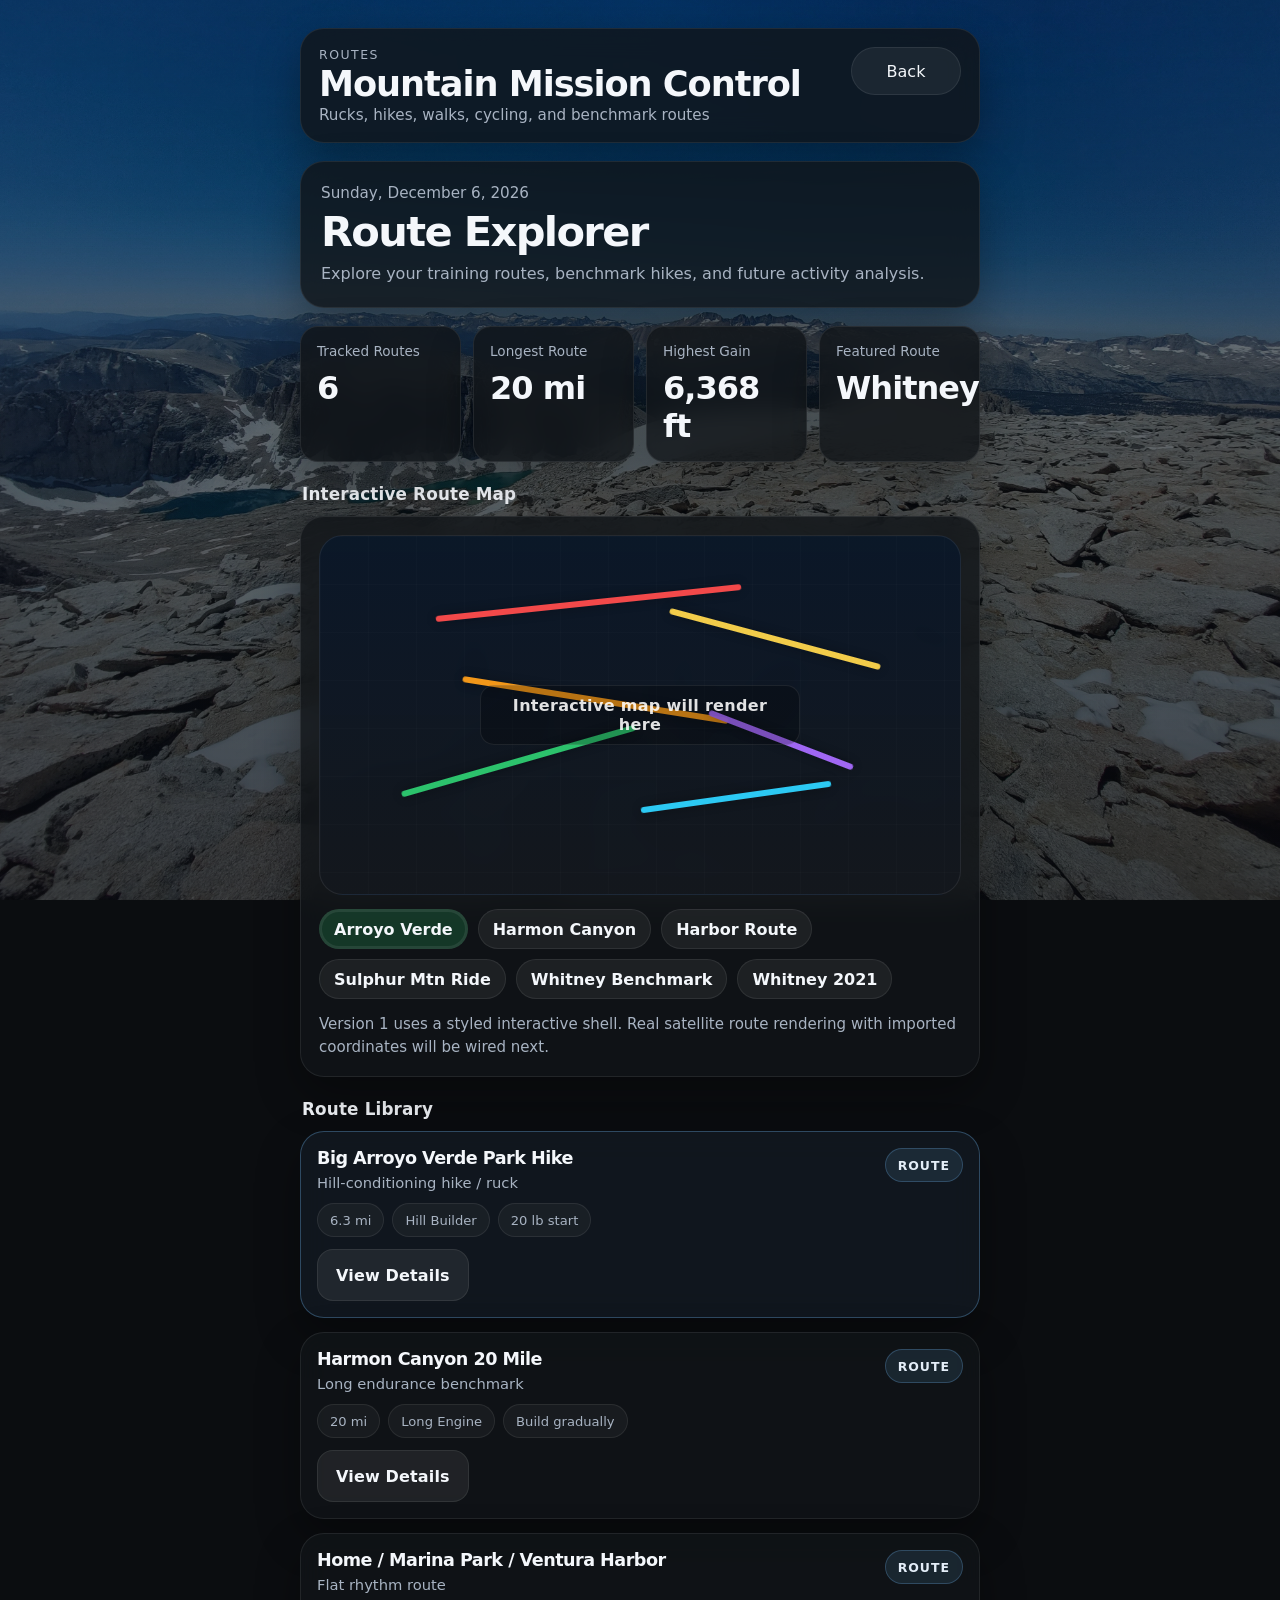
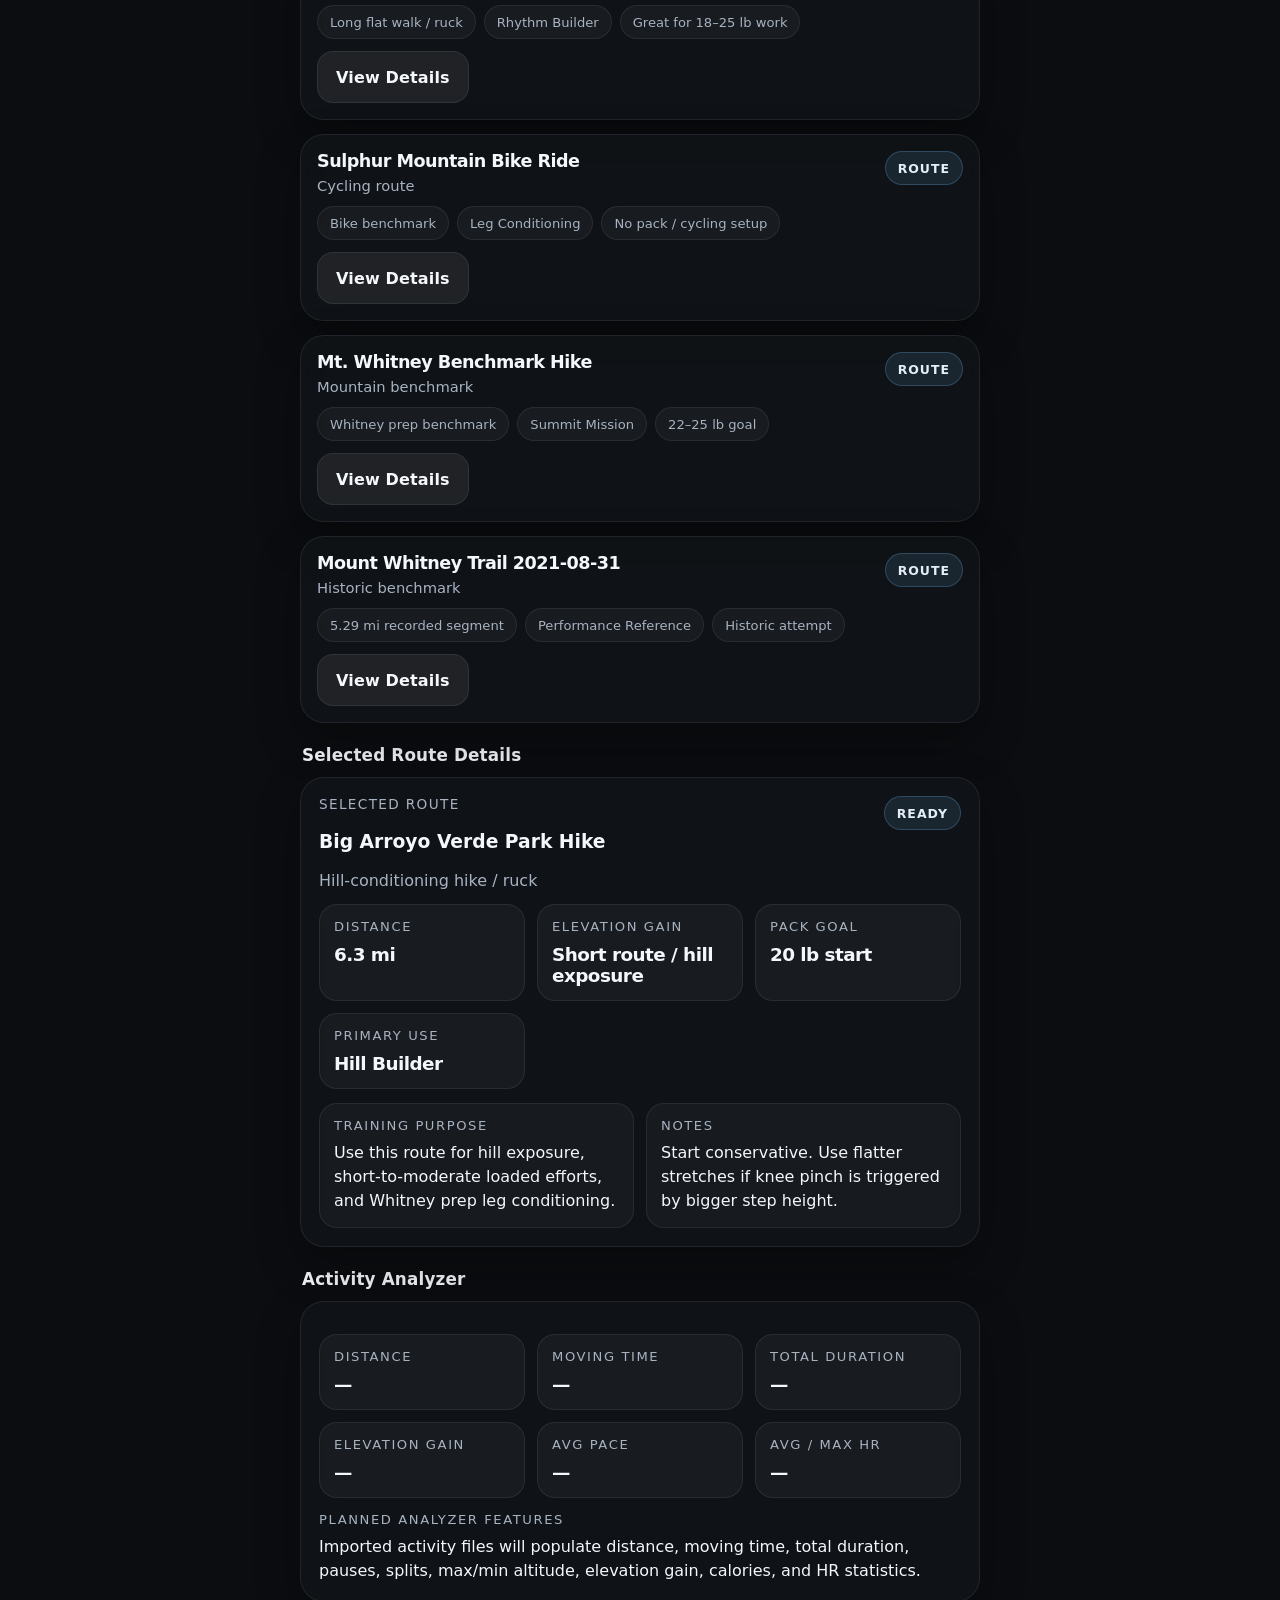
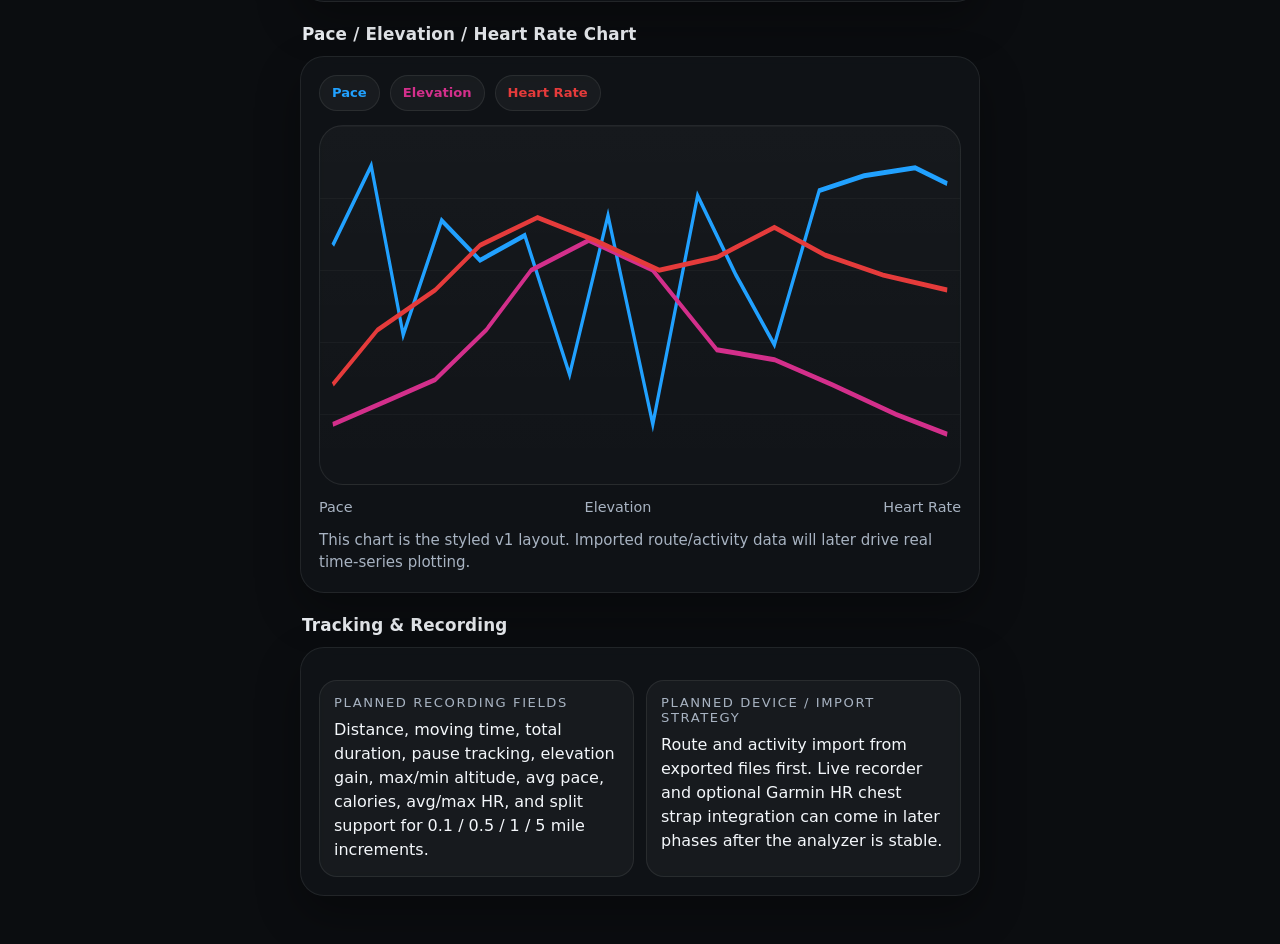
==== routes.html @ 59135495 "Added 'Routes' files" ====
<!DOCTYPE html>
<html lang="en">
<head>
  <meta charset="UTF-8" />
  <meta
    name="viewport"
    content="width=device-width, initial-scale=1.0, viewport-fit=cover"
  />
  <title>Routes | Adrian AlphaMale Transformation</title>
  <meta name="theme-color" content="#111317" />
  <link rel="stylesheet" href="assets/css/styles.css" />
</head>
<body>
  <div class="app-shell routes-shell">
    <div class="bg-base routes-bg-base"></div>
    <div class="bg-image routes-bg-image" aria-hidden="true"></div>
    <div class="bg-overlay routes-bg-overlay"></div>

    <main class="page">
      <header class="topbar glass">
        <div class="brand-block">
          <p class="eyebrow">Routes</p>
          <h1>Mountain Mission Control</h1>
          <p class="subtext">Rucks, hikes, walks, cycling, and benchmark routes</p>
        </div>

        <a class="icon-btn nav-link-btn" href="index.html">Back</a>
      </header>

      <section class="hero glass">
        <div class="hero-copy">
          <p class="hero-date" id="routesDate">Loading date...</p>
          <h2>Route Explorer</h2>
          <p class="hero-subtitle">
            Explore your training routes, benchmark hikes, and future activity analysis.
          </p>
        </div>
      </section>

      <section class="routes-summary-grid">
        <article class="stat-card glass">
          <p class="stat-label">Tracked Routes</p>
          <p class="stat-value" id="routeCount">6</p>
        </article>

        <article class="stat-card glass">
          <p class="stat-label">Longest Route</p>
          <p class="stat-value" id="longestRoute">20 mi</p>
        </article>

        <article class="stat-card glass">
          <p class="stat-label">Highest Gain</p>
          <p class="stat-value" id="highestGain">6,368 ft</p>
        </article>

        <article class="stat-card glass">
          <p class="stat-label">Featured Route</p>
          <p class="stat-value" id="featuredRoute">Whitney</p>
        </article>
      </section>

      <section class="section-header">
        <h3>Interactive Route Map</h3>
      </section>

      <section class="glass routes-map-shell">
        <div class="map-stage">
          <div class="map-placeholder">
            <div class="map-overlay-grid"></div>

            <div class="route-line route-line-green"></div>
            <div class="route-line route-line-orange"></div>
            <div class="route-line route-line-cyan"></div>
            <div class="route-line route-line-yellow"></div>
            <div class="route-line route-line-red"></div>
            <div class="route-line route-line-purple"></div>

            <div class="map-center-label">Interactive map will render here</div>
          </div>
        </div>

        <div class="routes-legend">
          <button class="legend-pill legend-green active" data-route="arroyo">Arroyo Verde</button>
          <button class="legend-pill legend-orange" data-route="harmon">Harmon Canyon</button>
          <button class="legend-pill legend-cyan" data-route="harbor">Harbor Route</button>
          <button class="legend-pill legend-yellow" data-route="sulphur">Sulphur Mtn Ride</button>
          <button class="legend-pill legend-red" data-route="whitney">Whitney Benchmark</button>
          <button class="legend-pill legend-purple" data-route="whitney2021">Whitney 2021</button>
        </div>

        <p class="routes-map-note">
          Version 1 uses a styled interactive shell. Real satellite route rendering with imported coordinates will be wired next.
        </p>
      </section>

      <section class="section-header">
        <h3>Route Library</h3>
      </section>

      <section class="routes-library" id="routesLibrary"></section>

      <section class="section-header">
        <h3>Selected Route Details</h3>
      </section>

      <section class="glass route-detail-panel" id="routeDetailPanel">
        <div class="route-detail-top">
          <div>
            <p class="focus-label">Selected Route</p>
            <h3 id="routeDetailName">Big Arroyo Verde Park Hike</h3>
            <p class="route-detail-sub" id="routeDetailType">Hill-conditioning hike / ruck route</p>
          </div>

          <span class="status-badge planned" id="routeDetailStatus">Ready</span>
        </div>

        <div class="route-detail-grid">
          <article class="detail-metric">
            <p class="detail-label">Distance</p>
            <p class="detail-value" id="routeDistance">6.3 mi</p>
          </article>

          <article class="detail-metric">
            <p class="detail-label">Elevation Gain</p>
            <p class="detail-value" id="routeElevation">—</p>
          </article>

          <article class="detail-metric">
            <p class="detail-label">Pack Goal</p>
            <p class="detail-value" id="routePack">20 lb start</p>
          </article>

          <article class="detail-metric">
            <p class="detail-label">Primary Use</p>
            <p class="detail-value" id="routeUse">Hill Builder</p>
          </article>
        </div>

        <div class="route-detail-blocks">
          <div class="calendar-detail-block">
            <p class="calendar-detail-label">Training Purpose</p>
            <p class="calendar-detail-text" id="routePurpose">
              Use this route for hill exposure, short-to-moderate loaded efforts, and Whitney prep leg conditioning.
            </p>
          </div>

          <div class="calendar-detail-block">
            <p class="calendar-detail-label">Notes</p>
            <p class="calendar-detail-text" id="routeNotes">
              Start conservative. Use flatter stretches if knee pinch is triggered by bigger step height.
            </p>
          </div>
        </div>
      </section>

      <section class="section-header">
        <h3>Activity Analyzer</h3>
      </section>

      <section class="glass analyzer-shell">
        <div class="analyzer-summary-grid">
          <article class="detail-metric">
            <p class="detail-label">Distance</p>
            <p class="detail-value">—</p>
          </article>

          <article class="detail-metric">
            <p class="detail-label">Moving Time</p>
            <p class="detail-value">—</p>
          </article>

          <article class="detail-metric">
            <p class="detail-label">Total Duration</p>
            <p class="detail-value">—</p>
          </article>

          <article class="detail-metric">
            <p class="detail-label">Elevation Gain</p>
            <p class="detail-value">—</p>
          </article>

          <article class="detail-metric">
            <p class="detail-label">Avg Pace</p>
            <p class="detail-value">—</p>
          </article>

          <article class="detail-metric">
            <p class="detail-label">Avg / Max HR</p>
            <p class="detail-value">—</p>
          </article>
        </div>

        <div class="analyzer-note-block">
          <p class="calendar-detail-label">Planned Analyzer Features</p>
          <p class="calendar-detail-text">
            Imported activity files will populate distance, moving time, total duration, pauses, splits,
            max/min altitude, elevation gain, calories, and HR statistics.
          </p>
        </div>
      </section>

      <section class="section-header">
        <h3>Pace / Elevation / Heart Rate Chart</h3>
      </section>

      <section class="glass chart-shell">
        <div class="chart-legend">
          <span class="chart-pill pace">Pace</span>
          <span class="chart-pill elevation">Elevation</span>
          <span class="chart-pill heart">Heart Rate</span>
        </div>

        <div class="chart-stage">
          <div class="chart-grid-lines"></div>

          <svg class="chart-svg" viewBox="0 0 1000 360" preserveAspectRatio="none" aria-hidden="true">
            <polyline
              fill="none"
              stroke="#21a1ff"
              stroke-width="5"
              points="20,120 80,40 130,210 190,95 250,135 320,110 390,250 450,90 520,300 590,70 650,150 710,220 780,65 850,50 930,42 980,58"
            />
            <polyline
              fill="none"
              stroke="#d32f8b"
              stroke-width="5"
              points="20,300 110,275 180,255 260,205 330,145 420,115 520,145 620,225 710,235 800,260 900,290 980,310"
            />
            <polyline
              fill="none"
              stroke="#e53b3b"
              stroke-width="5"
              points="20,260 90,205 180,165 250,120 340,92 430,115 530,145 620,132 710,102 790,130 880,150 980,165"
            />
          </svg>
        </div>

        <div class="chart-label-row">
          <span>Pace</span>
          <span>Elevation</span>
          <span>Heart Rate</span>
        </div>

        <p class="routes-map-note">
          This chart is the styled v1 layout. Imported route/activity data will later drive real time-series plotting.
        </p>
      </section>

      <section class="section-header">
        <h3>Tracking & Recording</h3>
      </section>

      <section class="glass tracking-shell">
        <div class="tracking-grid">
          <div class="calendar-detail-block">
            <p class="calendar-detail-label">Planned Recording Fields</p>
            <p class="calendar-detail-text">
              Distance, moving time, total duration, pause tracking, elevation gain, max/min altitude,
              avg pace, calories, avg/max HR, and split support for 0.1 / 0.5 / 1 / 5 mile increments.
            </p>
          </div>

          <div class="calendar-detail-block">
            <p class="calendar-detail-label">Planned Device / Import Strategy</p>
            <p class="calendar-detail-text">
              Route and activity import from exported files first. Live recorder and optional Garmin HR chest strap
              integration can come in later phases after the analyzer is stable.
            </p>
          </div>
        </div>
      </section>
    </main>
  </div>

  <script src="assets/js/routes.js"></script>
</body>
</html>
---- assets/css/styles.css ----
:root {
  --bg: #0b0d10;
  --bg-soft: #111418;
  --card: rgba(17, 20, 24, 0.8);
  --card-strong: rgba(12, 14, 17, 0.9);
  --line: rgba(255, 255, 255, 0.08);
  --text: #f4f7fb;
  --muted: #a8b3c2;
  --accent: #8e1f2f;
  --accent-2: #4f7ea6;
  --success: #1f6b45;
  --warning: #a56c16;
  --shadow: 0 18px 45px rgba(0, 0, 0, 0.32);
  --radius: 24px;
  --radius-sm: 18px;
  --max-width: 720px;
  --nav-height: 24px;
  --blur: 14px;
  --font: Inter, ui-sans-serif, system-ui, -apple-system, BlinkMacSystemFont, "Segoe UI", sans-serif;
}

* {
  box-sizing: border-box;
}

html {
  font-size: 16px;
  background: var(--bg);
}

body {
  margin: 0;
  color: var(--text);
  font-family: var(--font);
  background: var(--bg);
  min-height: 100vh;
}

a {
  color: inherit;
  text-decoration: none;
}

button,
input,
textarea,
select {
  font: inherit;
}

.app-shell {
  position: relative;
  min-height: 100vh;
  overflow-x: hidden;
  background: var(--bg);
}

.bg-base,
.bg-video,
.bg-overlay {
  position: fixed;
  inset: 0;
}

.bg-base {
  background:
    radial-gradient(circle at top right, rgba(142, 31, 47, 0.18), transparent 25%),
    radial-gradient(circle at bottom left, rgba(79, 126, 166, 0.16), transparent 28%),
    var(--bg);
  z-index: 0;
}

.bg-video {
  width: 100%;
  height: 100%;
  object-fit: cover;
  opacity: 0.5;
  z-index: 1;
  pointer-events: none;
}

.bg-overlay {
  background:
    linear-gradient(to bottom, rgba(6, 8, 10, 0.35), rgba(6, 8, 10, 0.7)),
    rgba(6, 8, 10, 0.3);
  z-index: 2;
}

.page {
  position: relative;
  z-index: 3;
  width: min(100%, var(--max-width));
  margin: 0 auto;
  padding: 20px 16px 40px;
}

.glass {
  background: var(--card);
  border: 1px solid var(--line);
  backdrop-filter: blur(var(--blur));
  -webkit-backdrop-filter: blur(var(--blur));
  box-shadow: var(--shadow);
}

.topbar {
  border-radius: var(--radius);
  padding: 18px 18px;
  display: flex;
  align-items: flex-start;
  justify-content: space-between;
  gap: 16px;
}

.brand-block h1 {
  margin: 4px 0 4px;
  font-size: clamp(1.5rem, 4vw, 2.2rem);
  line-height: 1.02;
  letter-spacing: -0.03em;
}

.eyebrow {
  margin: 0;
  font-size: 0.78rem;
  text-transform: uppercase;
  letter-spacing: 0.12em;
  color: var(--muted);
}

.subtext {
  margin: 0;
  color: var(--muted);
  font-size: 0.95rem;
}

.icon-btn {
  min-width: 110px;
  min-height: 48px;
  border-radius: 999px;
  border: 1px solid var(--line);
  background: rgba(255, 255, 255, 0.06);
  color: var(--text);
  padding: 0 16px;
  cursor: pointer;
}

.hero {
  margin-top: 18px;
  border-radius: var(--radius);
  padding: 22px 20px;
}

.hero-date {
  margin: 0 0 10px;
  color: var(--muted);
  font-size: 0.95rem;
}

.hero h2 {
  margin: 0;
  font-size: clamp(1.7rem, 5vw, 2.6rem);
  line-height: 0.98;
  letter-spacing: -0.04em;
}

.hero-subtitle {
  margin: 10px 0 0;
  color: var(--muted);
  font-size: 1rem;
  line-height: 1.4;
}

.hero-actions {
  display: flex;
  gap: 12px;
  margin-top: 18px;
  flex-wrap: wrap;
}

.btn {
  min-height: 52px;
  border-radius: 16px;
  display: inline-flex;
  align-items: center;
  justify-content: center;
  padding: 0 18px;
  font-weight: 700;
  letter-spacing: 0.01em;
}

.btn-primary {
  background: linear-gradient(135deg, var(--accent), #b62f43);
  color: #fff;
}

.btn-secondary {
  background: rgba(255, 255, 255, 0.07);
  border: 1px solid var(--line);
  color: var(--text);
}

.stats-grid {
  margin-top: 18px;
  display: grid;
  grid-template-columns: repeat(2, minmax(0, 1fr));
  gap: 12px;
}

.stat-card {
  border-radius: var(--radius-sm);
  padding: 16px;
}

.stat-label {
  margin: 0;
  color: var(--muted);
  font-size: 0.85rem;
}

.stat-value {
  margin: 10px 0 0;
  font-size: clamp(1.25rem, 5vw, 2rem);
  font-weight: 800;
  letter-spacing: -0.03em;
}

.section-header {
  margin-top: 22px;
  padding: 0 2px;
}

.section-header h3 {
  margin: 0;
  font-size: 1.05rem;
  letter-spacing: 0.01em;
}

.quick-actions-grid {
  margin-top: 12px;
  display: grid;
  grid-template-columns: 1fr;
  gap: 12px;
}

.action-card {
  border-radius: var(--radius-sm);
  padding: 18px;
  display: flex;
  flex-direction: column;
  gap: 6px;
  min-height: 86px;
}

.action-title {
  font-size: 1rem;
  font-weight: 700;
}

.action-meta {
  color: var(--muted);
  font-size: 0.9rem;
}

.calendar-preview {
  margin-top: 12px;
  display: grid;
  grid-template-columns: repeat(2, minmax(0, 1fr));
  gap: 12px;
}

.day-card {
  border-radius: 18px;
  padding: 16px;
  min-height: 96px;
}

.day-name {
  margin: 0;
  color: var(--muted);
  font-size: 0.85rem;
  text-transform: uppercase;
  letter-spacing: 0.12em;
}

.day-workout {
  margin: 10px 0 6px;
  font-size: 1rem;
  font-weight: 700;
}

.day-time {
  margin: 0;
  color: var(--muted);
  font-size: 0.9rem;
}

.is-complete {
  border-color: rgba(31, 107, 69, 0.55);
  background: rgba(19, 43, 30, 0.65);
}

.is-active {
  border-color: rgba(142, 31, 47, 0.55);
  background: rgba(54, 18, 24, 0.72);
}

.is-planned {
  border-color: rgba(79, 126, 166, 0.5);
}

.focus-card {
  margin-top: 12px;
  border-radius: var(--radius);
  padding: 20px;
}

.focus-label {
  margin: 0 0 8px;
  color: var(--muted);
  font-size: 0.85rem;
  text-transform: uppercase;
  letter-spacing: 0.1em;
}

.focus-card h3 {
  margin: 0 0 10px;
  font-size: 1.4rem;
  letter-spacing: -0.03em;
}

.focus-card p:last-child {
  margin: 0;
  color: #dce4ee;
  line-height: 1.55;
}

@media (min-width: 700px) {
  .page {
    padding: 28px 20px 48px;
  }

  .stats-grid {
    grid-template-columns: repeat(4, minmax(0, 1fr));
  }

  .quick-actions-grid {
    grid-template-columns: repeat(2, minmax(0, 1fr));
  }

  .calendar-preview {
    grid-template-columns: repeat(4, minmax(0, 1fr));
  }
}

@media (prefers-reduced-motion: reduce) {
  .bg-video {
    display: none;
  }
}

/* =========================
   WORKOUT LOGGER
========================= */

.workout-bg-base {
  background: #0d1218;
}

.workout-bg-image {
  position: fixed;
  inset: 0;
  z-index: 1;
  background-image: url("../media/goals/body_goal_2.webp");
  background-size: cover;
  background-position: center center;
  background-repeat: no-repeat;
  opacity: 0.5;
  pointer-events: none;
}

.workout-bg-overlay {
  background:
    linear-gradient(to bottom, rgba(8, 10, 14, 0.4), rgba(8, 10, 14, 0.72)),
    rgba(7, 9, 12, 0.34);
  z-index: 2;
}

.nav-link-btn {
  display: inline-flex;
  align-items: center;
  justify-content: center;
  text-decoration: none;
}

.logger-summary-grid {
  margin-top: 18px;
  display: grid;
  grid-template-columns: repeat(2, minmax(0, 1fr));
  gap: 12px;
}

.workout-block {
  margin-top: 12px;
  border-radius: var(--radius);
  padding: 18px;
}

.warmup-list {
  display: grid;
  gap: 10px;
}

.warmup-row {
  display: flex;
  justify-content: space-between;
  gap: 16px;
  color: var(--text);
  font-size: 0.96rem;
}

.timer-controls {
  margin-top: 16px;
  display: flex;
  flex-wrap: wrap;
  gap: 10px;
}

.exercise-list {
  margin-top: 12px;
  display: grid;
  gap: 14px;
}

.exercise-card {
  border-radius: var(--radius);
  padding: 16px;
}

.exercise-header {
  display: flex;
  justify-content: space-between;
  gap: 12px;
  align-items: flex-start;
}

.exercise-name {
  margin: 0;
  font-size: 1.05rem;
  font-weight: 800;
  letter-spacing: -0.02em;
}

.exercise-meta {
  margin: 6px 0 0;
  color: var(--muted);
  font-size: 0.9rem;
}

.exercise-complete {
  display: flex;
  align-items: center;
  gap: 8px;
  white-space: nowrap;
  color: var(--muted);
  font-size: 0.9rem;
}

.exercise-complete input {
  width: 20px;
  height: 20px;
}

.set-list {
  margin-top: 14px;
  display: grid;
  gap: 12px;
}

.set-card {
  border: 1px solid var(--line);
  border-radius: 18px;
  padding: 14px;
  background: rgba(255, 255, 255, 0.035);
}

.set-top {
  display: flex;
  justify-content: space-between;
  gap: 12px;
  margin-bottom: 12px;
}

.set-title {
  font-weight: 700;
}

.set-target {
  color: var(--muted);
  font-size: 0.9rem;
}

.set-input-grid {
  display: grid;
  grid-template-columns: 1fr;
  gap: 12px;
}

.set-control {
  display: grid;
  gap: 8px;
}

.set-control label {
  color: var(--muted);
  font-size: 0.85rem;
}

.stepper {
  display: grid;
  grid-template-columns: 56px 1fr 56px;
  gap: 10px;
  align-items: center;
}

.stepper button {
  min-height: 52px;
  border: 1px solid var(--line);
  border-radius: 14px;
  background: rgba(255, 255, 255, 0.06);
  color: var(--text);
  font-size: 1rem;
  font-weight: 700;
  cursor: pointer;
}

.stepper-value {
  min-height: 52px;
  border-radius: 14px;
  border: 1px solid var(--line);
  background: rgba(0, 0, 0, 0.22);
  display: flex;
  align-items: center;
  justify-content: center;
  font-size: 1.15rem;
  font-weight: 800;
}

.set-actions {
  margin-top: 12px;
  display: flex;
  flex-wrap: wrap;
  gap: 10px;
}

.set-volume {
  margin-top: 10px;
  color: var(--muted);
  font-size: 0.88rem;
}

.exercise-footer {
  margin-top: 14px;
  display: flex;
  justify-content: space-between;
  gap: 12px;
  align-items: center;
  flex-wrap: wrap;
}

.exercise-total {
  color: var(--text);
  font-weight: 700;
}

.form-label {
  display: block;
  margin-bottom: 8px;
  color: var(--muted);
  font-size: 0.9rem;
}

.notes-box {
  width: 100%;
  border-radius: 18px;
  border: 1px solid var(--line);
  background: rgba(255, 255, 255, 0.05);
  color: var(--text);
  padding: 14px;
  resize: vertical;
  min-height: 130px;
}

.symptoms-block {
  display: grid;
  gap: 18px;
}

.symptom-group {
  display: grid;
  gap: 8px;
}

.symptom-buttons {
  display: grid;
  grid-template-columns: repeat(6, minmax(0, 1fr));
  gap: 8px;
}

.symptom-buttons button {
  min-height: 48px;
  border-radius: 14px;
  border: 1px solid var(--line);
  background: rgba(255, 255, 255, 0.06);
  color: var(--text);
  font-weight: 700;
  cursor: pointer;
}

.symptom-buttons button.active {
  background: linear-gradient(135deg, var(--accent), #b62f43);
  border-color: transparent;
  color: #fff;
}

.session-actions {
  margin-top: 12px;
  display: flex;
  flex-wrap: wrap;
  gap: 12px;
}

@media (min-width: 700px) {
  .logger-summary-grid {
    grid-template-columns: repeat(4, minmax(0, 1fr));
  }

  .set-input-grid {
    grid-template-columns: repeat(2, minmax(0, 1fr));
  }
}

/* =========================
   WEEKLY CALENDAR
========================= */

.calendar-bg-base {
  background: #111317;
}

.calendar-bg-image {
  position: fixed;
  inset: 0;
  z-index: 1;
  background-image: url("../media/goals/body_goal_6.webp");
  background-size: cover;
  background-position: center center;
  background-repeat: no-repeat;
  opacity: 0.5;
  pointer-events: none;
}

.calendar-bg-overlay {
  background:
    linear-gradient(to bottom, rgba(8, 10, 12, 0.30), rgba(8, 10, 12, 0.68)),
    rgba(8, 10, 12, 0.22);
  z-index: 2;
}

.calendar-summary-grid {
  margin-top: 18px;
  display: grid;
  grid-template-columns: repeat(2, minmax(0, 1fr));
  gap: 12px;
}

.calendar-week-list {
  margin-top: 12px;
  display: grid;
  gap: 14px;
}

.calendar-day-card {
  border-radius: var(--radius);
  padding: 18px;
  transition: transform 160ms ease, border-color 160ms ease, background 160ms ease;
}

.calendar-day-card:hover {
  transform: translateY(-2px);
}

.calendar-day-card.today {
  border-color: rgba(142, 31, 47, 0.55);
  background: rgba(54, 18, 24, 0.76);
}

.calendar-day-card.completed {
  border-color: rgba(31, 107, 69, 0.55);
  background: rgba(19, 43, 30, 0.68);
}

.calendar-day-card.planned {
  border-color: rgba(79, 126, 166, 0.45);
}

.calendar-day-card.recovery {
  border-color: rgba(255, 255, 255, 0.08);
  background: rgba(28, 32, 38, 0.84);
}

.calendar-day-top {
  display: flex;
  justify-content: space-between;
  gap: 12px;
  align-items: flex-start;
}

.calendar-day-label {
  display: grid;
  gap: 8px;
}

.calendar-day-name {
  margin: 0;
  color: var(--muted);
  font-size: 0.82rem;
  text-transform: uppercase;
  letter-spacing: 0.14em;
}

.calendar-day-title {
  margin: 0;
  font-size: 1.2rem;
  font-weight: 800;
  letter-spacing: -0.03em;
}

.calendar-day-subtitle {
  margin: 0;
  color: var(--muted);
  font-size: 0.95rem;
  line-height: 1.45;
}

.status-badge {
  min-height: 34px;
  padding: 0 12px;
  border-radius: 999px;
  display: inline-flex;
  align-items: center;
  justify-content: center;
  font-size: 0.78rem;
  font-weight: 800;
  letter-spacing: 0.08em;
  text-transform: uppercase;
  white-space: nowrap;
}

.status-badge.done {
  background: rgba(31, 107, 69, 0.22);
  border: 1px solid rgba(31, 107, 69, 0.5);
  color: #dff5e8;
}

.status-badge.today {
  background: rgba(142, 31, 47, 0.24);
  border: 1px solid rgba(142, 31, 47, 0.55);
  color: #ffe2e7;
}

.status-badge.planned {
  background: rgba(79, 126, 166, 0.18);
  border: 1px solid rgba(79, 126, 166, 0.42);
  color: #e4eef8;
}

.status-badge.recovery {
  background: rgba(57, 66, 77, 0.24);
  border: 1px solid rgba(255, 255, 255, 0.08);
  color: #d3dae4;
}

.calendar-day-body {
  margin-top: 14px;
  display: grid;
  gap: 10px;
}

.calendar-notes-preview {
  color: #dbe3ec;
  line-height: 1.5;
  font-size: 0.94rem;
}

.calendar-meta-row {
  display: flex;
  flex-wrap: wrap;
  gap: 10px;
}

.calendar-meta-pill {
  min-height: 34px;
  padding: 0 12px;
  border-radius: 999px;
  display: inline-flex;
  align-items: center;
  font-size: 0.82rem;
  color: var(--muted);
  border: 1px solid var(--line);
  background: rgba(255, 255, 255, 0.04);
}

.calendar-expand-toggle {
  margin-top: 2px;
  align-self: flex-start;
  min-height: 42px;
  padding: 0 14px;
  border-radius: 14px;
  border: 1px solid var(--line);
  background: rgba(255, 255, 255, 0.06);
  color: var(--text);
  font-weight: 700;
  cursor: pointer;
}

.calendar-day-details {
  margin-top: 14px;
  padding-top: 14px;
  border-top: 1px solid var(--line);
  display: none;
  gap: 12px;
}

.calendar-day-details.open {
  display: grid;
}

.calendar-detail-block {
  border-radius: 18px;
  border: 1px solid var(--line);
  background: rgba(255, 255, 255, 0.035);
  padding: 14px;
}

.calendar-detail-label {
  margin: 0 0 8px;
  color: var(--muted);
  font-size: 0.82rem;
  text-transform: uppercase;
  letter-spacing: 0.12em;
}

.calendar-detail-text {
  margin: 0;
  color: var(--text);
  line-height: 1.5;
}

.calendar-day-actions {
  display: flex;
  flex-wrap: wrap;
  gap: 10px;
}

.calendar-day-actions .btn {
  min-height: 46px;
}

.calendar-day-link.disabled {
  opacity: 0.65;
  pointer-events: none;
}

@media (min-width: 700px) {
  .calendar-summary-grid {
    grid-template-columns: repeat(4, minmax(0, 1fr));
  }
}

/* =========================
   ROUTES PAGE
========================= */

.routes-bg-base {
  background:
    radial-gradient(circle at top center, rgba(26, 95, 184, 0.40), transparent 36%),
    radial-gradient(circle at left center, rgba(39, 141, 191, 0.22), transparent 32%),
    radial-gradient(circle at bottom left, rgba(73, 95, 110, 0.22), transparent 30%),
    linear-gradient(180deg, #0a1a2b 0%, #0f2230 38%, #15181d 100%);
}

.routes-bg-image {
  position: fixed;
  inset: 0;
  z-index: 1;
  background-image: url("../media/backgrounds/mt_whitney_summit.webp");
  background-size: cover;
  background-position: center center;
  background-repeat: no-repeat;
  opacity: 0.75;
  pointer-events: none;
}

.routes-bg-overlay {
  background:
    linear-gradient(to bottom, rgba(7, 10, 14, 0.20), rgba(7, 10, 14, 0.62)),
    rgba(7, 10, 14, 0.16);
  z-index: 2;
}

.routes-summary-grid {
  margin-top: 18px;
  display: grid;
  grid-template-columns: repeat(2, minmax(0, 1fr));
  gap: 12px;
}

.routes-map-shell,
.route-detail-panel,
.analyzer-shell,
.chart-shell,
.tracking-shell {
  margin-top: 12px;
  border-radius: var(--radius);
  padding: 18px;
}

.map-stage {
  position: relative;
}

.map-placeholder {
  position: relative;
  min-height: 360px;
  border-radius: 24px;
  overflow: hidden;
  border: 1px solid var(--line);
  background:
    linear-gradient(180deg, rgba(10, 24, 42, 0.88) 0%, rgba(20, 24, 30, 0.92) 100%);
}

.map-overlay-grid {
  position: absolute;
  inset: 0;
  background-image:
    linear-gradient(rgba(255,255,255,0.04) 1px, transparent 1px),
    linear-gradient(90deg, rgba(255,255,255,0.04) 1px, transparent 1px);
  background-size: 48px 48px;
  opacity: 0.4;
}

.route-line {
  position: absolute;
  inset: auto;
  border-radius: 999px;
  opacity: 0.95;
  filter: drop-shadow(0 0 6px rgba(0,0,0,0.35));
}

.route-line-green {
  width: 38%;
  height: 6px;
  background: #2ecc71;
  top: 62%;
  left: 12%;
  transform: rotate(-16deg);
}

.route-line-orange {
  width: 42%;
  height: 6px;
  background: #ff9f1a;
  top: 45%;
  left: 22%;
  transform: rotate(9deg);
}

.route-line-cyan {
  width: 30%;
  height: 6px;
  background: #2ed3ff;
  top: 72%;
  left: 50%;
  transform: rotate(-8deg);
}

.route-line-yellow {
  width: 34%;
  height: 6px;
  background: #ffd64d;
  top: 28%;
  left: 54%;
  transform: rotate(15deg);
}

.route-line-red {
  width: 48%;
  height: 6px;
  background: #ff4c4c;
  top: 18%;
  left: 18%;
  transform: rotate(-6deg);
}

.route-line-purple {
  width: 24%;
  height: 6px;
  background: #a86cff;
  top: 56%;
  left: 60%;
  transform: rotate(21deg);
}

.map-center-label {
  position: absolute;
  left: 50%;
  top: 50%;
  transform: translate(-50%, -50%);
  color: rgba(255,255,255,0.88);
  font-size: 1rem;
  font-weight: 800;
  letter-spacing: 0.02em;
  text-align: center;
  padding: 10px 14px;
  border-radius: 14px;
  background: rgba(0,0,0,0.24);
  border: 1px solid rgba(255,255,255,0.08);
}

.routes-legend {
  margin-top: 14px;
  display: flex;
  flex-wrap: wrap;
  gap: 10px;
}

.legend-pill {
  min-height: 40px;
  padding: 0 14px;
  border-radius: 999px;
  border: 1px solid var(--line);
  background: rgba(255, 255, 255, 0.06);
  color: var(--text);
  font-weight: 700;
  cursor: pointer;
}

.legend-pill.active {
  box-shadow: 0 0 0 2px rgba(255,255,255,0.08) inset;
}

.legend-green.active { background: rgba(46, 204, 113, 0.2); }
.legend-orange.active { background: rgba(255, 159, 26, 0.2); }
.legend-cyan.active { background: rgba(46, 211, 255, 0.2); }
.legend-yellow.active { background: rgba(255, 214, 77, 0.2); }
.legend-red.active { background: rgba(255, 76, 76, 0.2); }
.legend-purple.active { background: rgba(168, 108, 255, 0.2); }

.routes-map-note {
  margin: 14px 0 0;
  color: var(--muted);
  line-height: 1.5;
  font-size: 0.94rem;
}

.routes-library {
  margin-top: 12px;
  display: grid;
  gap: 14px;
}

.route-card {
  border-radius: var(--radius);
  padding: 16px;
  display: grid;
  gap: 12px;
  transition: transform 160ms ease, border-color 160ms ease;
}

.route-card:hover {
  transform: translateY(-2px);
}

.route-card.selected {
  border-color: rgba(79, 126, 166, 0.5);
  background: rgba(18, 24, 32, 0.88);
}

.route-card-top {
  display: flex;
  justify-content: space-between;
  gap: 12px;
  align-items: flex-start;
}

.route-card-name {
  margin: 0;
  font-size: 1.1rem;
  font-weight: 800;
  letter-spacing: -0.03em;
}

.route-card-type {
  margin: 6px 0 0;
  color: var(--muted);
  font-size: 0.92rem;
}

.route-mini-meta {
  display: flex;
  flex-wrap: wrap;
  gap: 8px;
}

.route-mini-pill {
  min-height: 34px;
  padding: 0 12px;
  border-radius: 999px;
  display: inline-flex;
  align-items: center;
  font-size: 0.82rem;
  color: var(--muted);
  border: 1px solid var(--line);
  background: rgba(255, 255, 255, 0.04);
}

.route-card-actions {
  display: flex;
  flex-wrap: wrap;
  gap: 10px;
}

.route-detail-top {
  display: flex;
  justify-content: space-between;
  gap: 12px;
  align-items: flex-start;
  flex-wrap: wrap;
}

.route-detail-sub {
  margin: 6px 0 0;
  color: var(--muted);
}

.route-detail-grid,
.analyzer-summary-grid {
  margin-top: 14px;
  display: grid;
  grid-template-columns: repeat(2, minmax(0, 1fr));
  gap: 12px;
}

.detail-metric {
  border-radius: 18px;
  border: 1px solid var(--line);
  background: rgba(255,255,255,0.04);
  padding: 14px;
}

.detail-label {
  margin: 0;
  color: var(--muted);
  font-size: 0.82rem;
  text-transform: uppercase;
  letter-spacing: 0.12em;
}

.detail-value {
  margin: 10px 0 0;
  font-size: 1.15rem;
  font-weight: 800;
  letter-spacing: -0.03em;
}

.route-detail-blocks,
.tracking-grid {
  margin-top: 14px;
  display: grid;
  gap: 12px;
}

.analyzer-note-block {
  margin-top: 14px;
}

.chart-legend {
  display: flex;
  flex-wrap: wrap;
  gap: 10px;
}

.chart-pill {
  min-height: 36px;
  padding: 0 12px;
  border-radius: 999px;
  display: inline-flex;
  align-items: center;
  font-size: 0.82rem;
  font-weight: 800;
  border: 1px solid var(--line);
  background: rgba(255,255,255,0.04);
}

.chart-pill.pace { color: #21a1ff; }
.chart-pill.elevation { color: #d32f8b; }
.chart-pill.heart { color: #e53b3b; }

.chart-stage {
  position: relative;
  margin-top: 14px;
  min-height: 360px;
  border-radius: 24px;
  overflow: hidden;
  border: 1px solid var(--line);
  background:
    linear-gradient(180deg, rgba(255,255,255,0.03), rgba(255,255,255,0.01));
}

.chart-grid-lines {
  position: absolute;
  inset: 0;
  background-image:
    linear-gradient(rgba(255,255,255,0.06) 1px, transparent 1px);
  background-size: 100% 72px;
  opacity: 0.55;
}

.chart-svg {
  position: absolute;
  inset: 0;
  width: 100%;
  height: 100%;
}

.chart-label-row {
  margin-top: 14px;
  display: flex;
  justify-content: space-between;
  gap: 12px;
  color: var(--muted);
  font-size: 0.9rem;
}

@media (min-width: 700px) {
  .routes-summary-grid {
    grid-template-columns: repeat(4, minmax(0, 1fr));
  }

  .route-detail-grid,
  .analyzer-summary-grid {
    grid-template-columns: repeat(3, minmax(0, 1fr));
  }

  .route-detail-blocks,
  .tracking-grid {
    grid-template-columns: repeat(2, minmax(0, 1fr));
  }
}
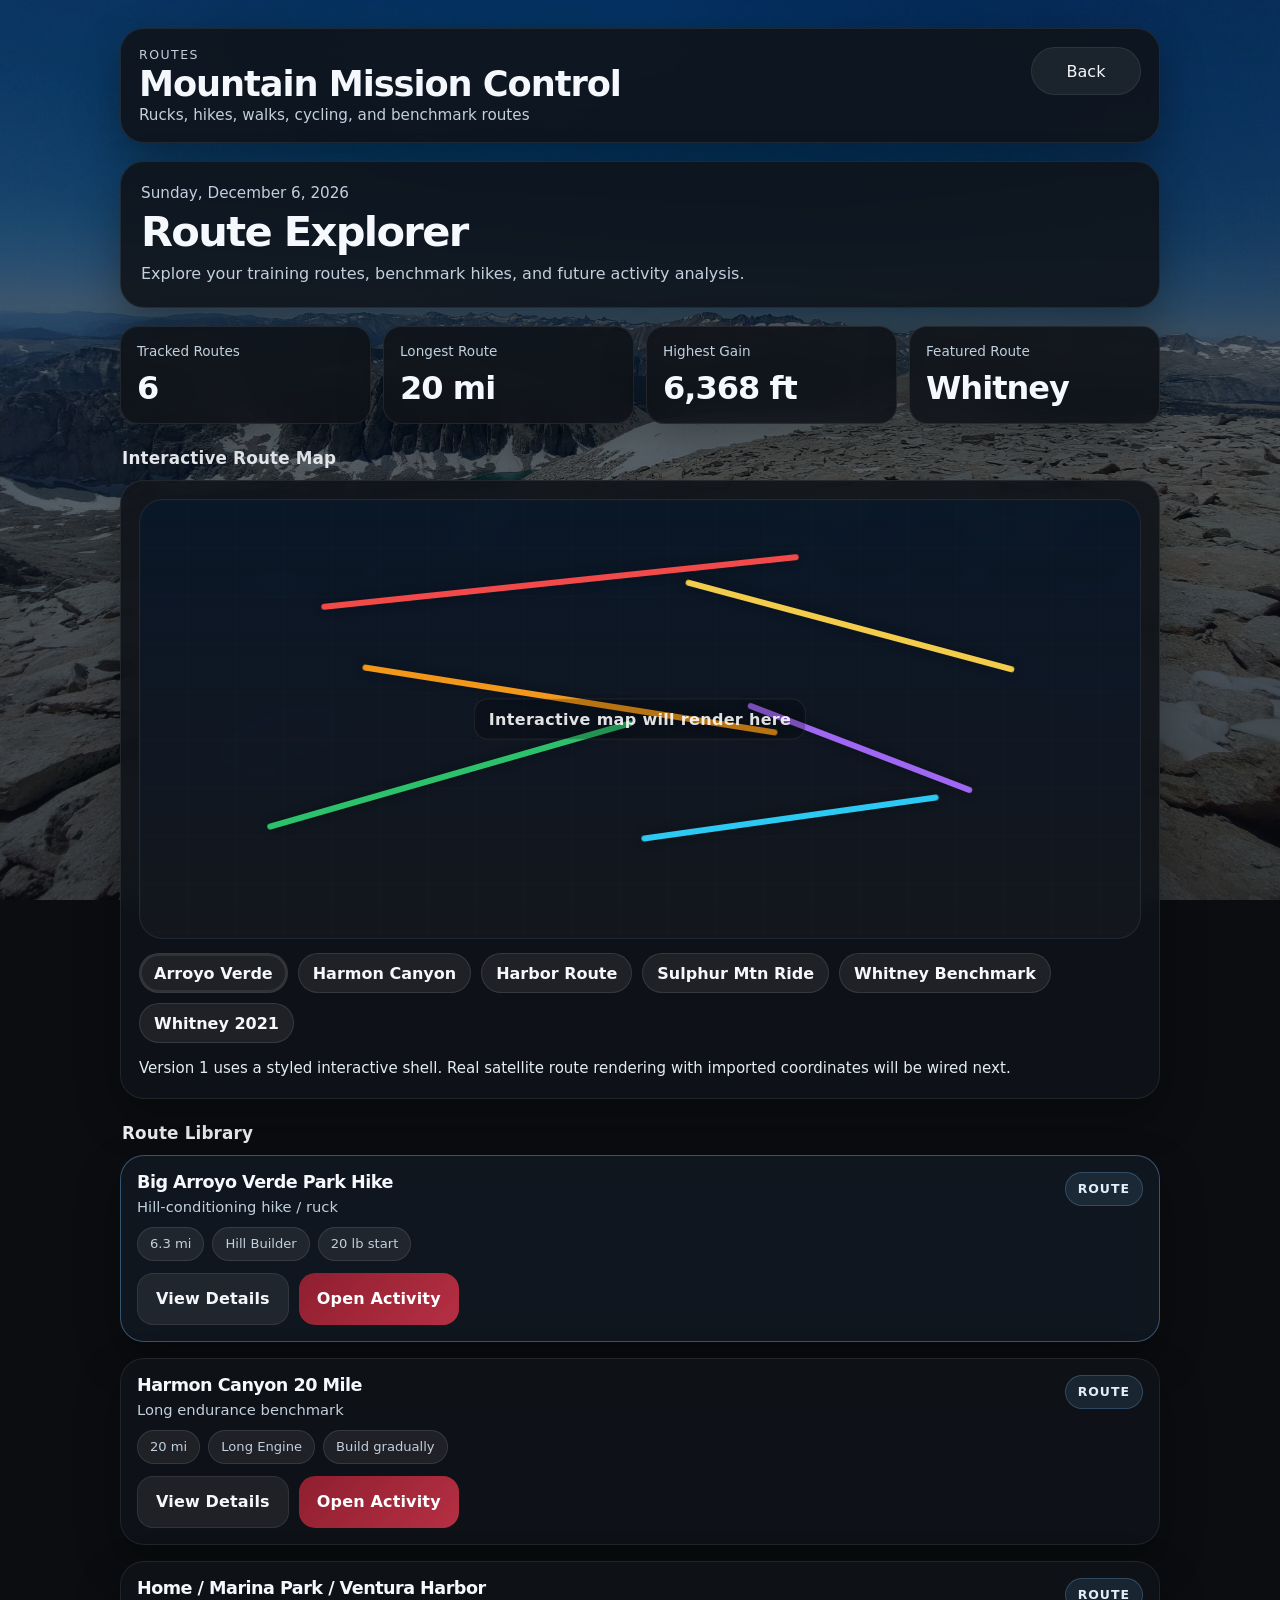
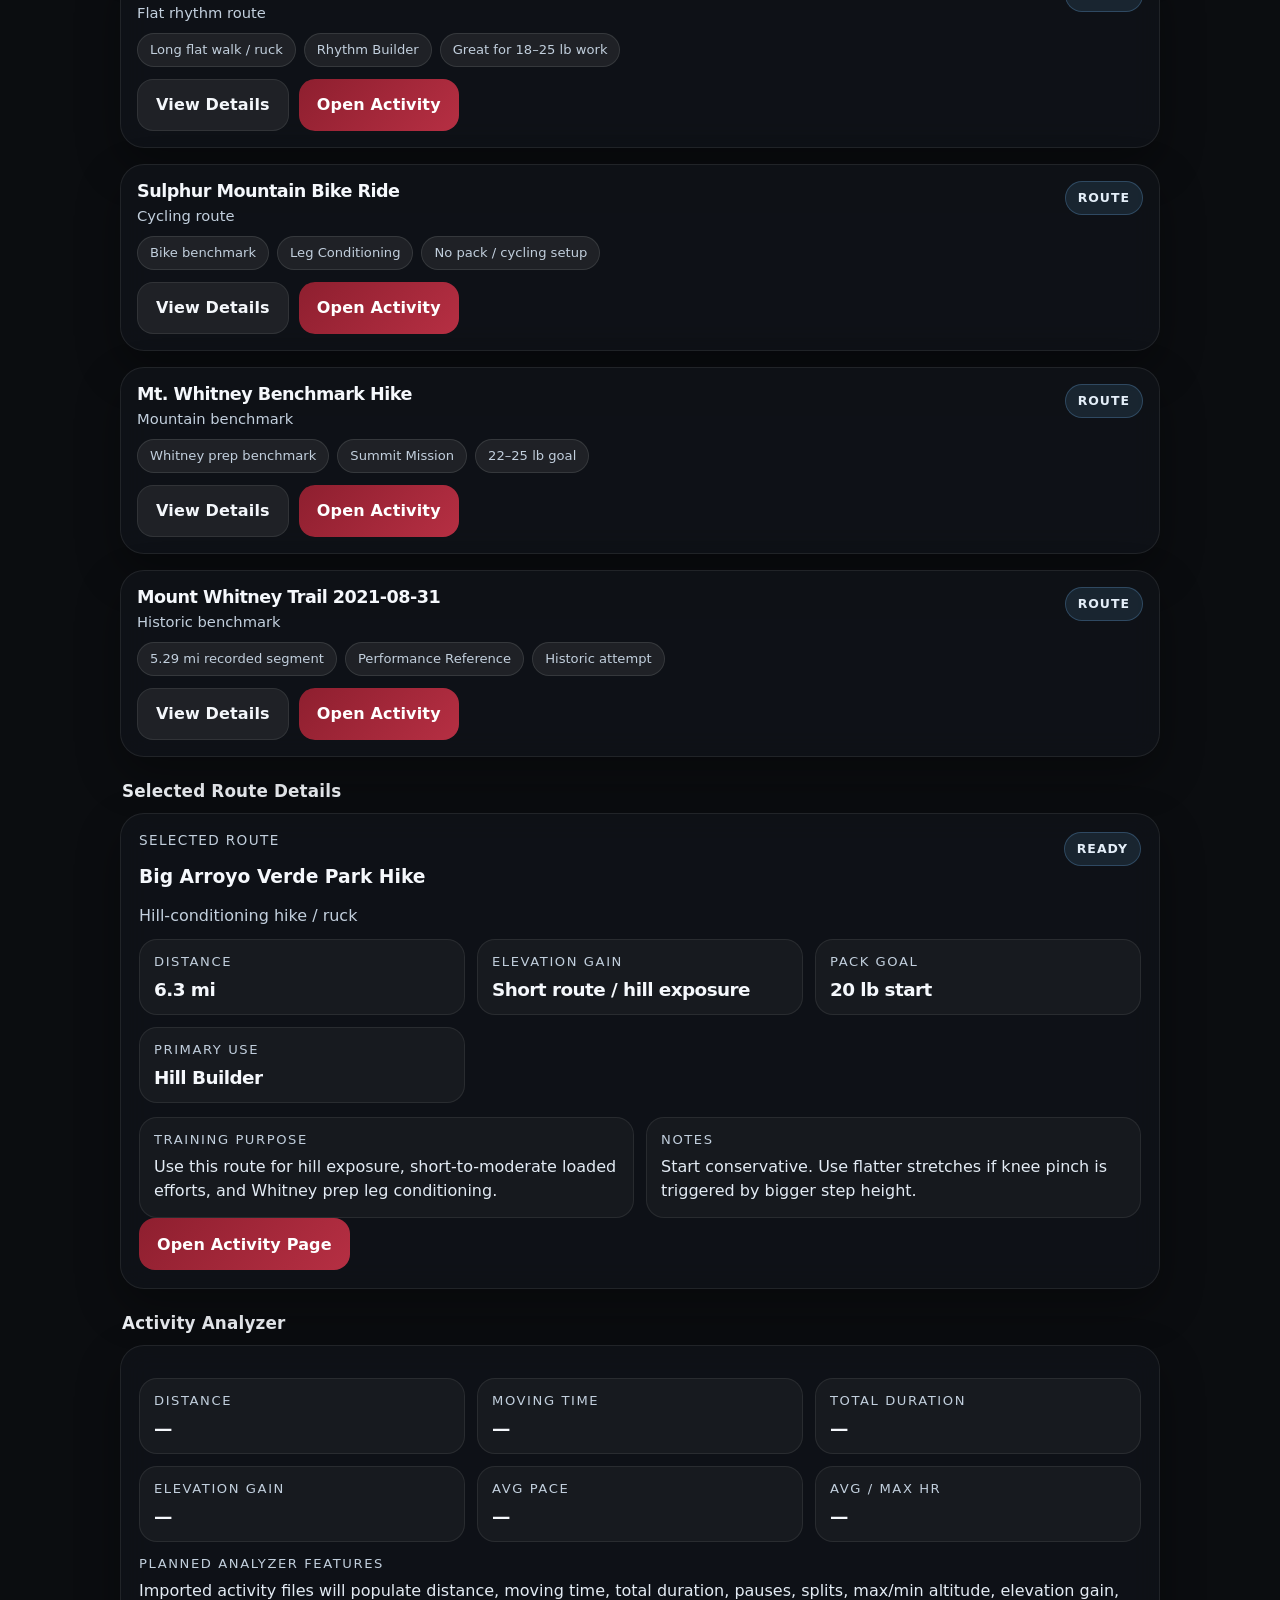
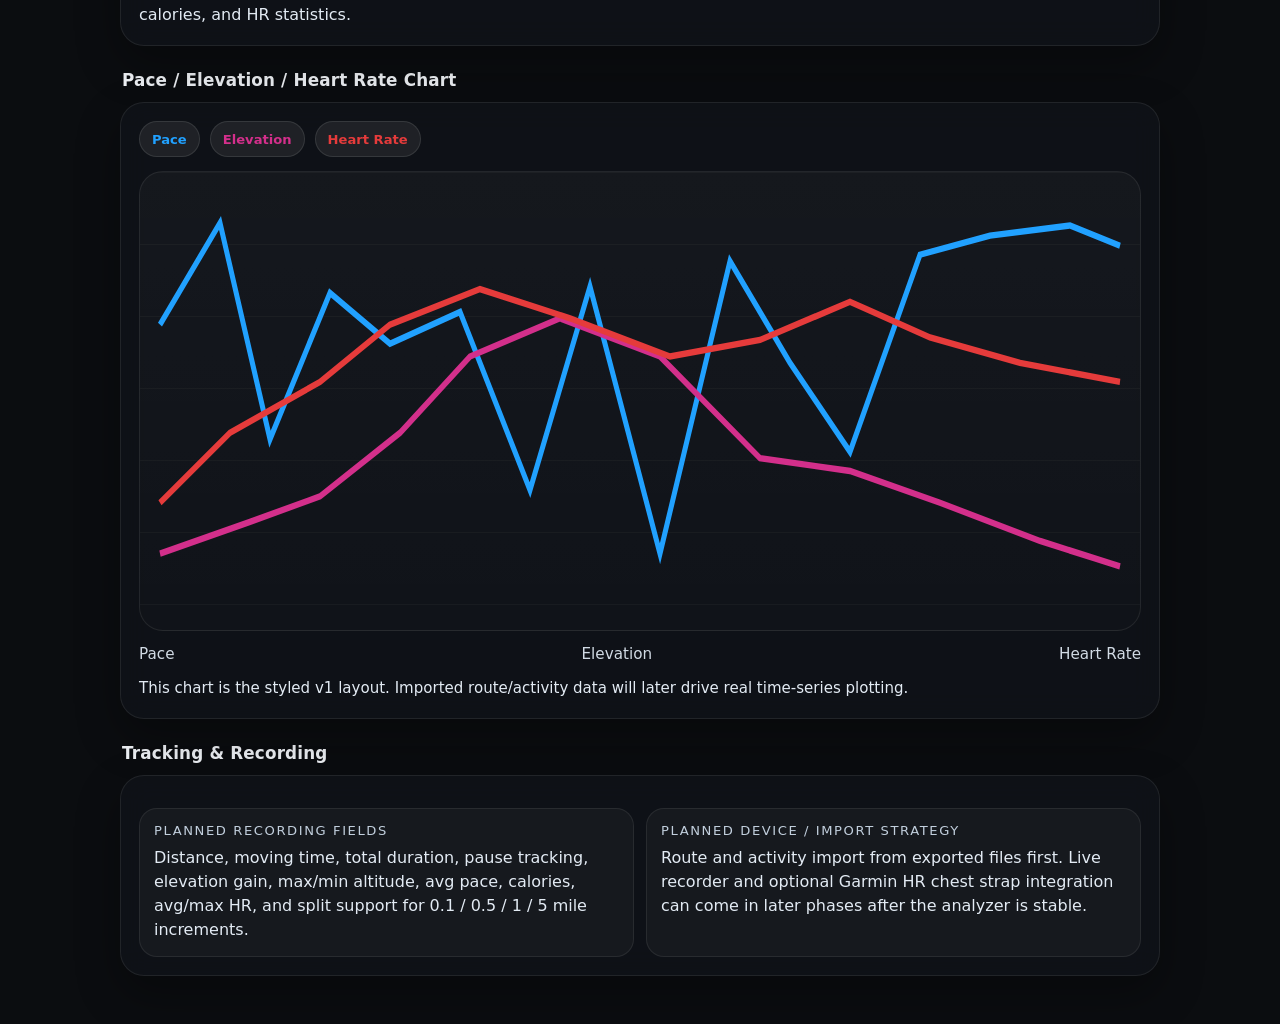
==== commit 898e570e: "Revised files for connecting other pages" ====
--- a/routes.html
+++ b/routes.html
@@ -150,6 +150,12 @@
               Start conservative. Use flatter stretches if knee pinch is triggered by bigger step height.
             </p>
           </div>
+        </div>
+
+        <div class="route-card-actions">
+          <a class="btn btn-primary" id="routeDetailOpenActivity" href="activity.html?route=arroyo">
+            Open Activity Page
+          </a>
         </div>
       </section>
 
--- a/assets/css/styles.css
+++ b/assets/css/styles.css
@@ -1255,4 +1255,309 @@
   .tracking-grid {
     grid-template-columns: repeat(2, minmax(0, 1fr));
   }
+}
+
+/* =========================
+   ROUTES PAGE REFINEMENTS
+========================= */
+
+/* Widen the Routes page only */
+.routes-shell .page {
+  width: min(100%, 860px);
+}
+
+/* Slightly stronger readability on supporting text */
+.routes-shell .subtext,
+.routes-shell .hero-date,
+.routes-shell .hero-subtitle,
+.routes-shell .routes-map-note,
+.routes-shell .route-card-type,
+.routes-shell .route-detail-sub,
+.routes-shell .calendar-detail-label,
+.routes-shell .detail-label,
+.routes-shell .chart-label-row,
+.routes-shell .calendar-notes-preview,
+.routes-shell .route-mini-pill,
+.routes-shell .calendar-meta-pill,
+.routes-shell .stat-label,
+.routes-shell .focus-label,
+.routes-shell .eyebrow {
+  color: #c2cfdd;
+}
+
+/* Make secondary body copy a little brighter */
+.routes-shell .calendar-detail-text,
+.routes-shell .routes-map-note,
+.routes-shell .calendar-notes-preview {
+  color: #e3ebf4;
+}
+
+/* Slightly stronger card opacity for readability over the mountain image */
+.routes-shell .glass,
+.routes-shell .route-card,
+.routes-shell .routes-map-shell,
+.routes-shell .route-detail-panel,
+.routes-shell .analyzer-shell,
+.routes-shell .chart-shell,
+.routes-shell .tracking-shell {
+  background: rgba(15, 19, 24, 0.88);
+}
+
+/* Give route library cards a touch more contrast */
+.routes-shell .route-card.selected {
+  background: rgba(17, 24, 32, 0.94);
+  border-color: rgba(79, 126, 166, 0.6);
+}
+
+/* Improve stat tile readability */
+.routes-shell .stat-value,
+.routes-shell .detail-value,
+.routes-shell .route-card-name,
+.routes-shell .route-detail-top h3,
+.routes-shell .hero h2 {
+  color: #f5f8fc;
+}
+
+/* Slightly taller map area */
+.routes-shell .map-placeholder {
+  min-height: 400px;
+}
+
+/* Enlarge chart area for future real data */
+.routes-shell .chart-stage {
+  min-height: 420px;
+}
+
+/* Give chart labels a bit more presence */
+.routes-shell .chart-label-row {
+  color: #d2dbe5;
+  font-size: 0.95rem;
+}
+
+/* Improve pills/buttons over bright backgrounds */
+.routes-shell .legend-pill,
+.routes-shell .chart-pill,
+.routes-shell .route-mini-pill,
+.routes-shell .calendar-meta-pill {
+  background: rgba(255, 255, 255, 0.07);
+  border-color: rgba(255, 255, 255, 0.1);
+}
+
+/* Slightly stronger section spacing for the wider layout */
+.routes-shell .section-header {
+  margin-top: 24px;
+}
+
+/* Better desktop breathing room */
+@media (min-width: 700px) {
+  .routes-shell .page {
+    width: min(100%, 980px);
+  }
+
+  .routes-shell .routes-library {
+    gap: 16px;
+  }
+
+  .routes-shell .route-detail-grid,
+  .routes-shell .analyzer-summary-grid {
+    grid-template-columns: repeat(3, minmax(0, 1fr));
+  }
+}
+
+/* Larger desktop layout for charts/details */
+@media (min-width: 1000px) {
+  .routes-shell .page {
+    width: min(100%, 1080px);
+  }
+
+  .routes-shell .chart-stage {
+    min-height: 460px;
+  }
+
+  .routes-shell .map-placeholder {
+    min-height: 440px;
+  }
+}
+
+/* =========================
+   ACTIVITY DETAIL PAGE
+========================= */
+
+.activity-bg-base {
+  background:
+    radial-gradient(circle at top center, rgba(26, 95, 184, 0.34), transparent 34%),
+    radial-gradient(circle at left center, rgba(39, 141, 191, 0.18), transparent 32%),
+    linear-gradient(180deg, #0b1622 0%, #101923 44%, #14181d 100%);
+}
+
+.activity-bg-image {
+  position: fixed;
+  inset: 0;
+  z-index: 1;
+  background-image: url("../media/backgrounds/mt_whitney_summit.webp");
+  background-size: cover;
+  background-position: center center;
+  background-repeat: no-repeat;
+  opacity: 0.62;
+  pointer-events: none;
+}
+
+.activity-bg-overlay {
+  background:
+    linear-gradient(to bottom, rgba(8, 10, 12, 0.24), rgba(8, 10, 12, 0.68)),
+    rgba(8, 10, 12, 0.18);
+  z-index: 2;
+}
+
+.activity-shell .page {
+  width: min(100%, 980px);
+}
+
+.activity-summary-grid {
+  margin-top: 18px;
+  display: grid;
+  grid-template-columns: repeat(2, minmax(0, 1fr));
+  gap: 12px;
+}
+
+.activity-metrics-shell,
+.activity-chart-shell,
+.split-shell,
+.pause-shell,
+.point-stats-shell {
+  margin-top: 12px;
+  border-radius: var(--radius);
+  padding: 18px;
+}
+
+.activity-metrics-grid,
+.point-stats-grid {
+  display: grid;
+  grid-template-columns: repeat(2, minmax(0, 1fr));
+  gap: 12px;
+}
+
+.activity-chart-stage {
+  min-height: 440px;
+}
+
+.split-tabs {
+  display: flex;
+  flex-wrap: wrap;
+  gap: 10px;
+}
+
+.split-tab {
+  min-height: 42px;
+  padding: 0 14px;
+  border-radius: 999px;
+  border: 1px solid var(--line);
+  background: rgba(255, 255, 255, 0.06);
+  color: var(--text);
+  font-weight: 700;
+  cursor: pointer;
+}
+
+.split-tab.active {
+  background: rgba(79, 126, 166, 0.2);
+  border-color: rgba(79, 126, 166, 0.45);
+}
+
+.split-table-wrap {
+  display: none;
+  margin-top: 16px;
+}
+
+.split-table-wrap.active {
+  display: block;
+}
+
+.split-table {
+  width: 100%;
+  border-collapse: collapse;
+  overflow: hidden;
+  border-radius: 18px;
+  border: 1px solid var(--line);
+  background: rgba(255, 255, 255, 0.04);
+}
+
+.split-table thead {
+  background: rgba(255, 255, 255, 0.05);
+}
+
+.split-table th,
+.split-table td {
+  padding: 12px 14px;
+  text-align: left;
+  border-bottom: 1px solid rgba(255, 255, 255, 0.06);
+}
+
+.split-table th {
+  color: #d6e2ee;
+  font-size: 0.84rem;
+  text-transform: uppercase;
+  letter-spacing: 0.08em;
+}
+
+.split-table td {
+  color: #edf3f8;
+  font-size: 0.94rem;
+}
+
+.pause-grid {
+  display: grid;
+  grid-template-columns: 1fr;
+  gap: 12px;
+}
+
+.activity-shell .subtext,
+.activity-shell .hero-date,
+.activity-shell .hero-subtitle,
+.activity-shell .routes-map-note,
+.activity-shell .calendar-detail-label,
+.activity-shell .detail-label,
+.activity-shell .chart-label-row,
+.activity-shell .stat-label,
+.activity-shell .focus-label,
+.activity-shell .eyebrow {
+  color: #c7d4e1;
+}
+
+.activity-shell .calendar-detail-text,
+.activity-shell .routes-map-note {
+  color: #e4edf6;
+}
+
+.activity-shell .glass,
+.activity-shell .activity-metrics-shell,
+.activity-shell .activity-chart-shell,
+.activity-shell .split-shell,
+.activity-shell .pause-shell,
+.activity-shell .point-stats-shell {
+  background: rgba(15, 19, 24, 0.9);
+}
+
+@media (min-width: 700px) {
+  .activity-summary-grid {
+    grid-template-columns: repeat(4, minmax(0, 1fr));
+  }
+
+  .activity-metrics-grid,
+  .point-stats-grid {
+    grid-template-columns: repeat(3, minmax(0, 1fr));
+  }
+
+  .pause-grid {
+    grid-template-columns: repeat(3, minmax(0, 1fr));
+  }
+}
+
+@media (min-width: 1000px) {
+  .activity-shell .page {
+    width: min(100%, 1080px);
+  }
+
+  .activity-chart-stage {
+    min-height: 500px;
+  }
 }
